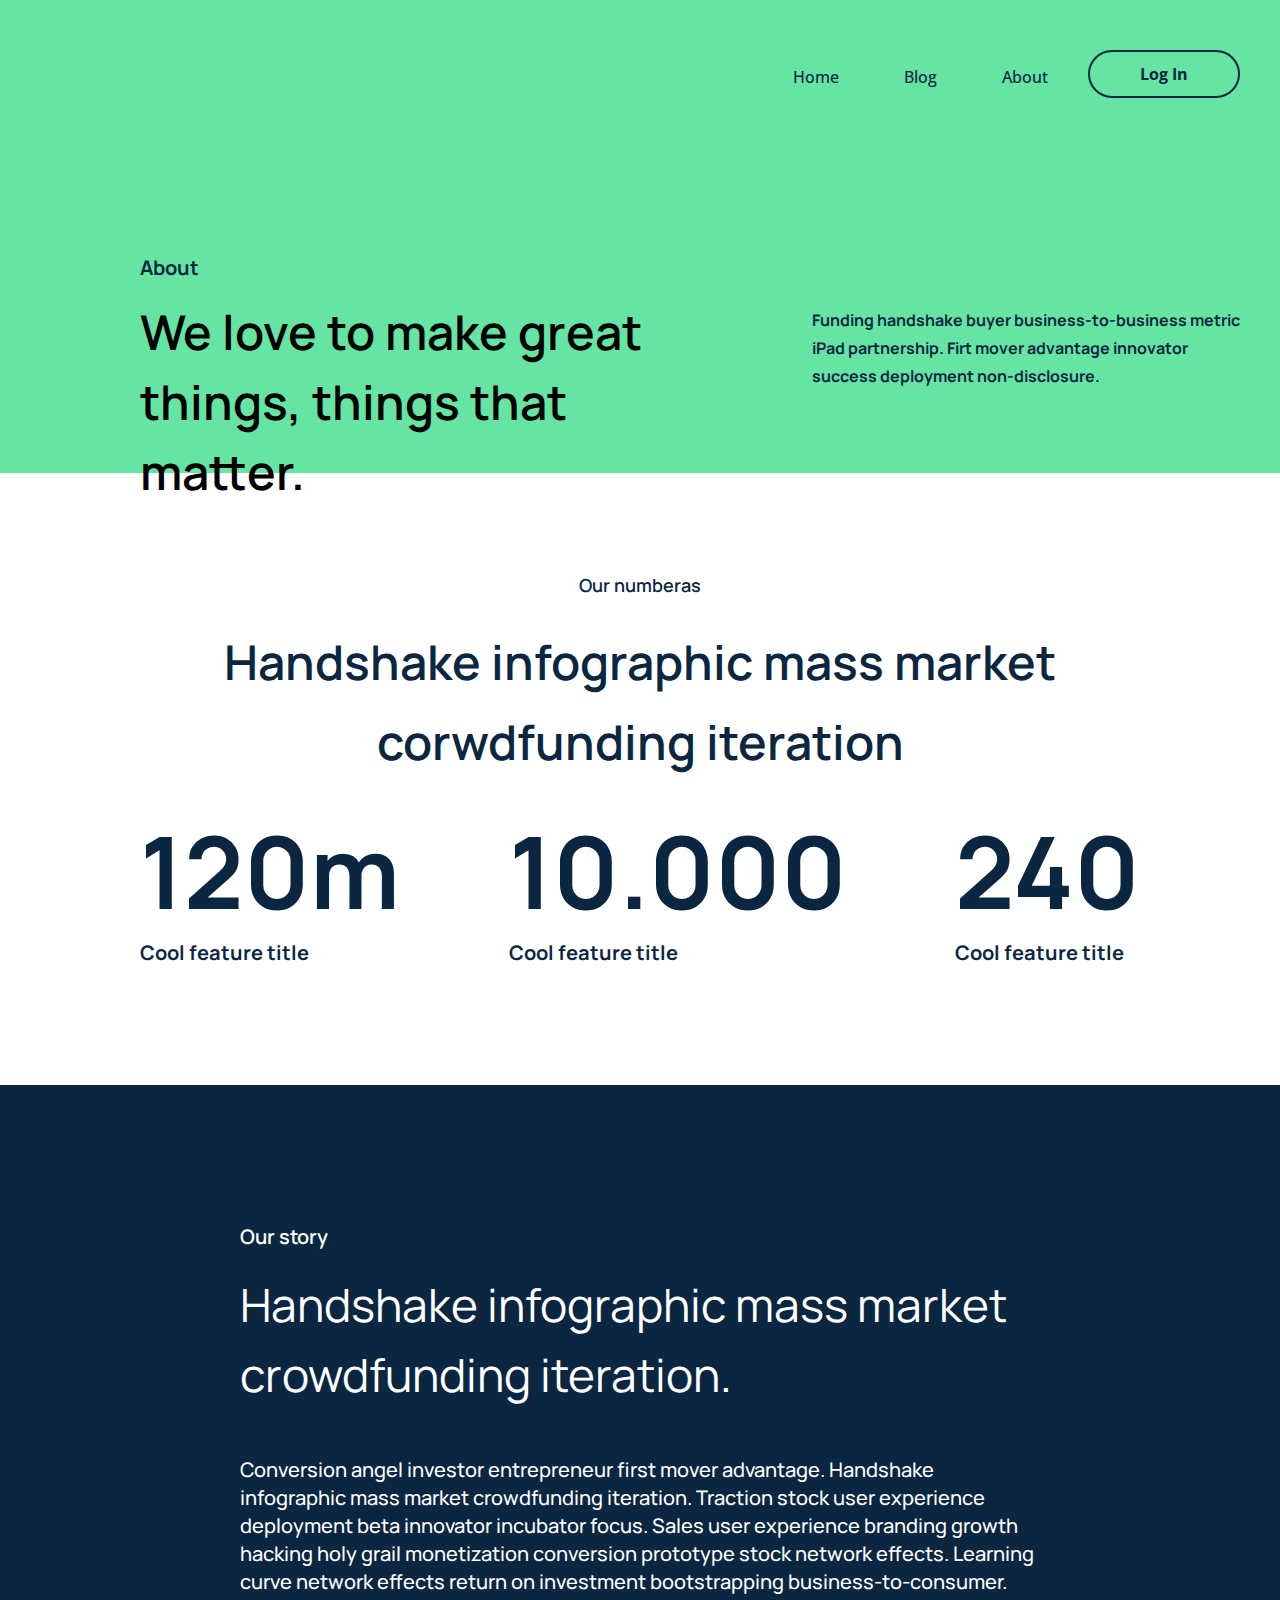
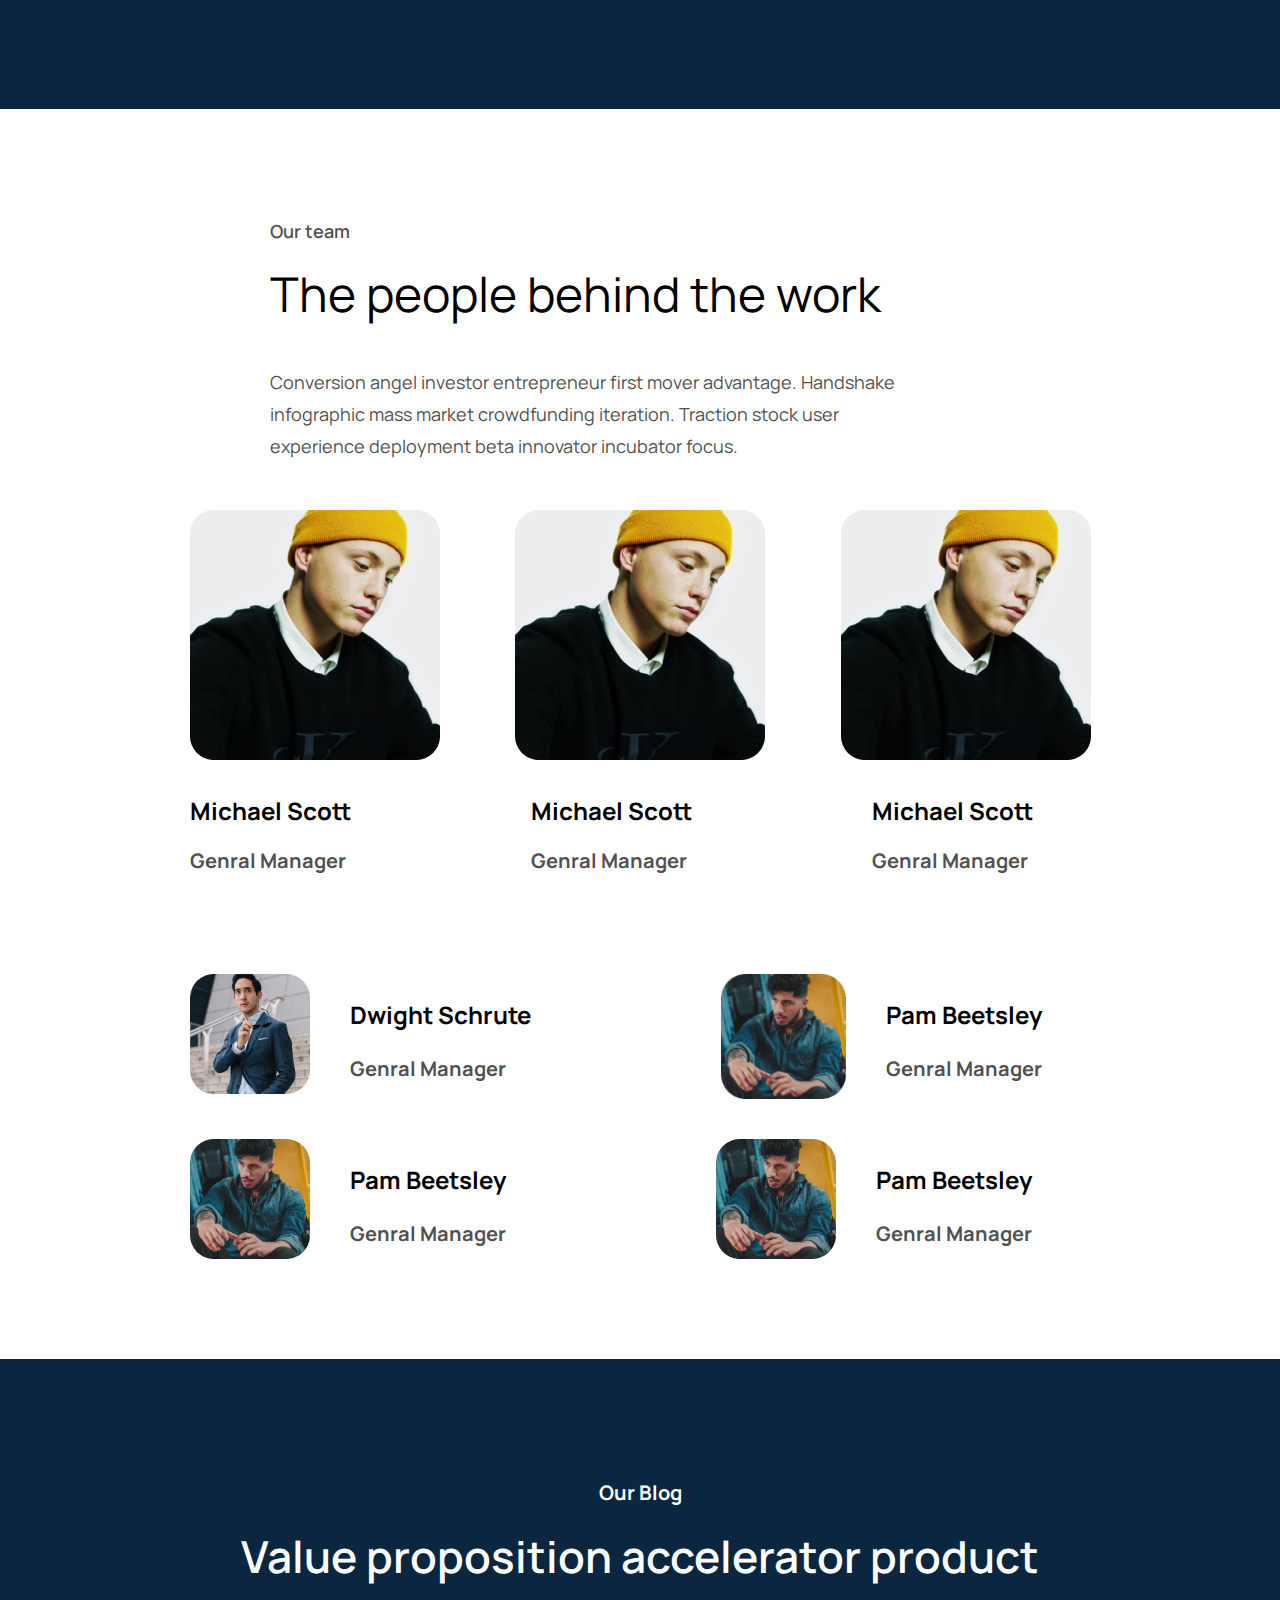
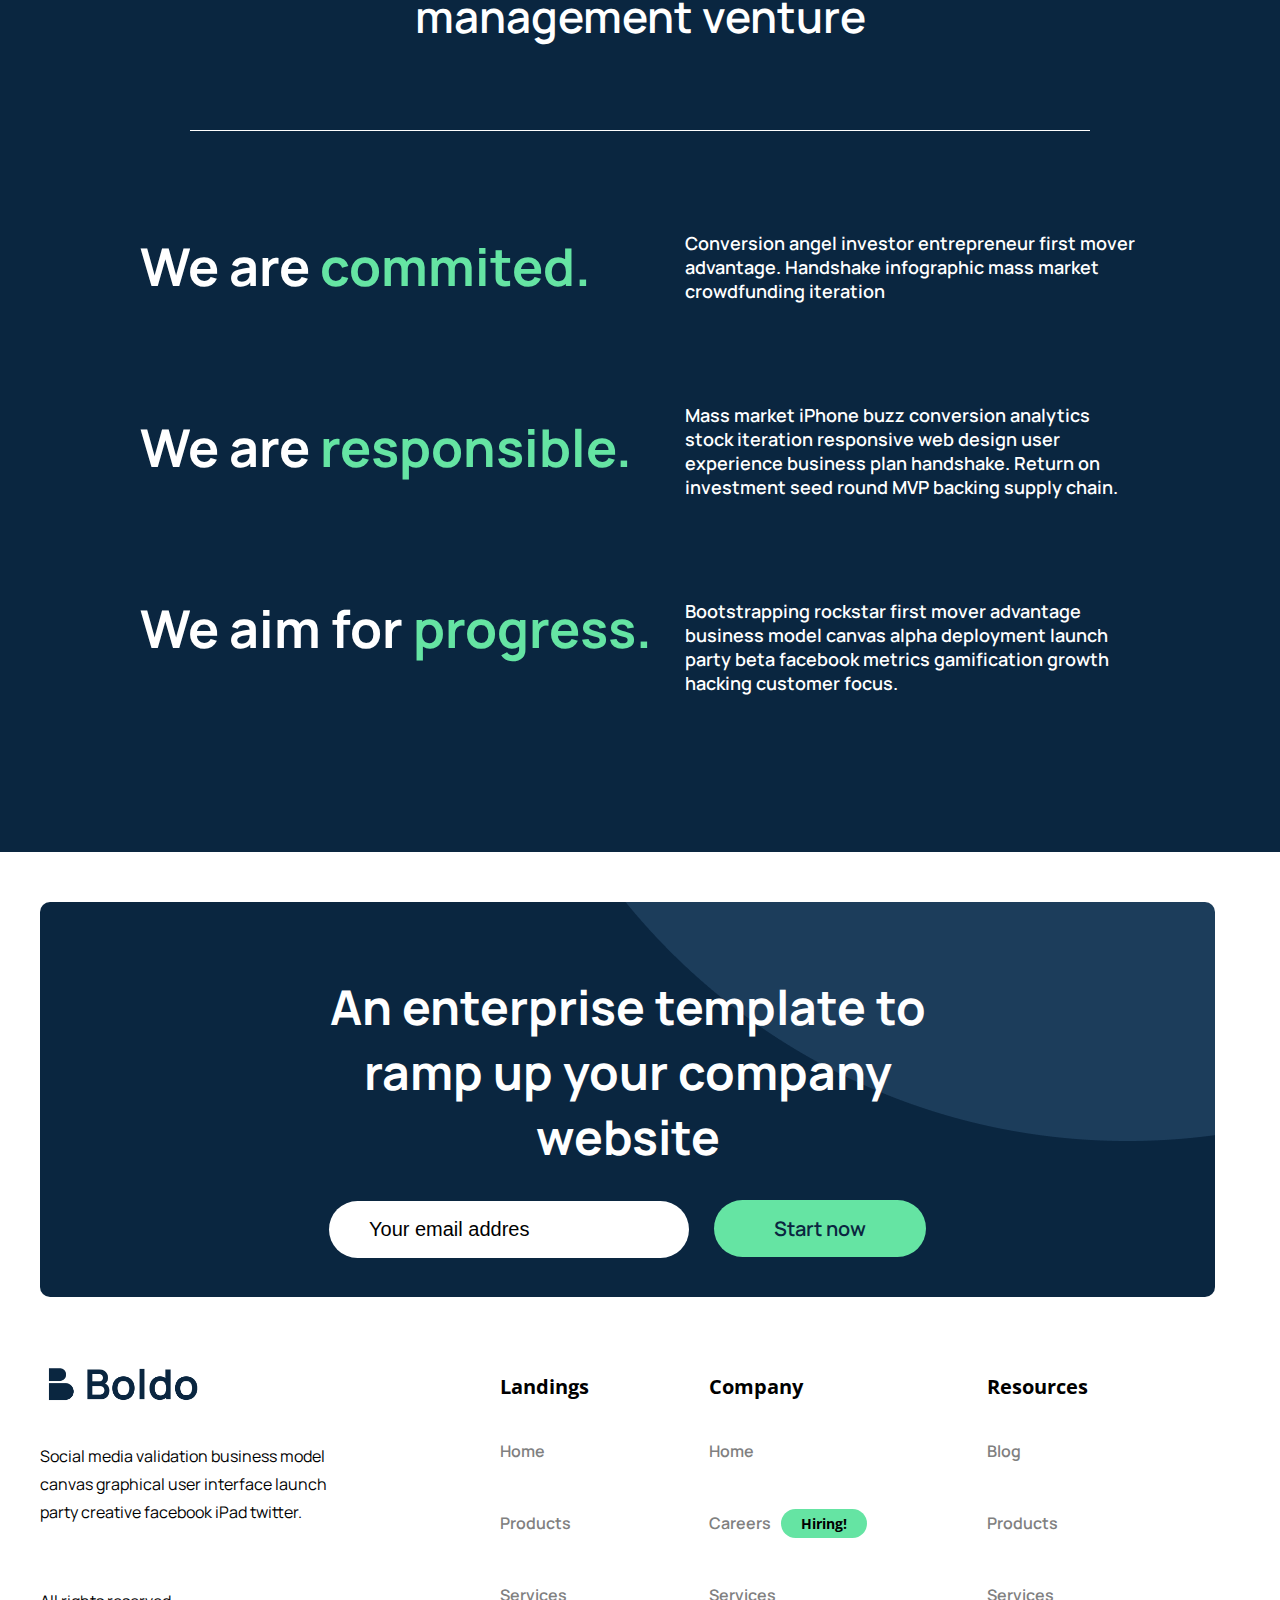
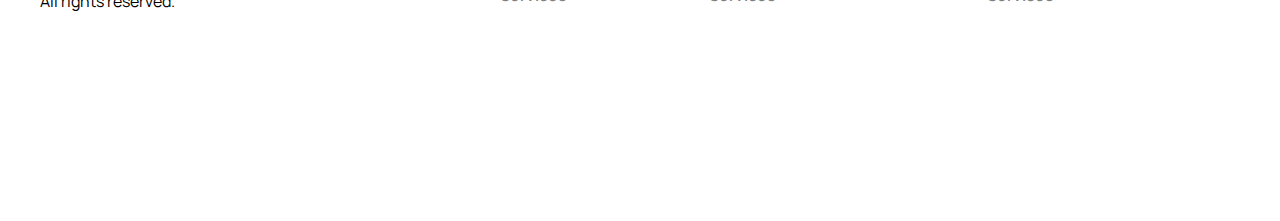
==== about.html @ b5ad7c00 "home page create" ====
<!DOCTYPE html>
<html lang="en">

<head>
  <meta charset="UTF-8">
  <meta http-equiv="X-UA-Compatible" content="IE=edge">
  <meta name="viewport" content="width=device-width, initial-scale=1.0">
  <link rel="stylesheet" href="files/file.css">
  <link rel="preconnect" href="https://fonts.googleapis.com">
  <link rel="preconnect" href="https://fonts.gstatic.com" crossorigin>
  <link
    href="https://fonts.googleapis.com/css2?family=Manrope:wght@300&family=Open+Sans:wght@300;400;500;600;700;800&display=swap"
    rel="stylesheet">
</head>

<body>


  <!-- Header Start -->
  <div class="about-header">

    <!-- boldo-container-main Start-->
    <div class="about-boldo-container-main">

      <!-- boldo-nav start -->
      <div class="about-header-navbar">
        <div class="about-left">
          <img src="pictures/logo.png" alt="">
        </div>
        <div class="about-navbar">
          <ul>
            <li><a href="home.html">Home</a> </li>
            <li><a href="blog.html">Blog</a> </li>
            <li><a href="about.html">About</a> </li>
          </ul>
          <a href="" class="about-loginbnt">Log In</a>

        </div>
      </div>
      <!-- boldo-nav closed -->
      <!-- about section start -->
      <div class="about-about-text">
        <p class="about-heading-about">About</p>
      </div>

      <div class="about-description-container">
        <div class="about-description-left">
          <p>We love to make great things, things that matter.</p>
        </div>

        <div class="about-description-right">
          <p class="about-description-p">Funding handshake buyer business-to-business metric iPad partnership. Firt
            mover
            advantage innovator success deployment non-disclosure. </p>
        </div>
      </div>
      <!-- about section end -->
    </div>

  </div>
  <!-- Header closed -->

  <!-- Our Number section start -->
  <div class="about-number-section-container">
    <p class="about-num-heading">Our numberas</p>
    <p class="about-handshake-section">Handshake infographic mass market corwdfunding iteration</p>

    <div class="about-cool-feature-box">
      <div class="about-number-section-numbercool">
        <p class="about-number-section-no">120m</p>
        <p class="about-number-section-cool">Cool feature title</p>
      </div>

      <div class="about-number-section-numbercool">
        <p class="about-number-section-no">10.000</p>
        <p class="about-number-section-cool">Cool feature title</p>
      </div>

      <div class="about-number-section-numbercool">
        <p class="about-number-section-no">240</p>
        <p class="about-number-section-cool">Cool feature title</p>
      </div>
    </div>
  </div>

  <!-- Our Number section closed -->

  <!-- Our Story section Start -->
  <div class="about-story-section-container">
    <div class="about-story-section">
      <p class="about-our-story">Our story</p>
      <p class="about-handshake">Handshake infographic mass market crowdfunding iteration. </p>
      <p class="about-conversion">Conversion angel investor entrepreneur first mover advantage. Handshake infographic
        mass
        market crowdfunding iteration. Traction stock user experience deployment beta innovator incubator focus. Sales
        user experience branding growth hacking holy grail monetization conversion prototype stock network effects.
        Learning curve network effects return on investment bootstrapping business-to-consumer. </p>
    </div>
  </div>
  <!-- Our store section closed -->
  <!-- Our team section start -->
  <div class="about-our-team-container">
    <div class="about-our-team-header">
      <p class="about-our-team">Our team</p>
      <p class="about-the-people"> The people behind the work </p>
      <p class="about-the-people-conversion">Conversion angel investor entrepreneur first mover advantage. Handshake
        infographic mass market crowdfunding iteration. Traction stock user experience deployment beta innovator
        incubator focus. </p>
    </div>

    <div class="about-michael-scott-picture">
      <img src="pictures/image1.png" alt="">
      <img src="pictures/image1.png" alt="">
      <img src="pictures/image1.png" alt="">
    </div>

    <div class="about-michael-scott">
      <p>Michael Scott</p>
      <p>Michael Scott</p>
      <p>Michael Scott</p>
    </div>

    <div class="about-genral-manager">
      <p>Genral Manager</p>
      <p>Genral Manager</p>
      <p>Genral Manager</p>
    </div>

    <div class="about-genral-manager-pictures">
      <div class="about-dwight">
        <img src="pictures/imag2.png" alt="">
      </div>
      <div class="about-dwight-text">
        <p class="about-dwight-text-name">Dwight Schrute</p>
        <p class="about-gernal-text-name">Genral Manager</p>
      </div>

      <div class="about-pam-beetsley">
        <img src="pictures/image3.png" alt="">
      </div>
      <div class="about-dwight-text">
        <p class="about-dwight-text-name">Pam Beetsley</p>
        <p class="about-gernal-text-name">Genral Manager</p>
      </div>
    </div>

    <div class="about-genral-manager-pictures-section-two">
      <div class="about-dwight">
        <img src="pictures/image3.png" alt="">
      </div>

      <div class="about-dwight-text">
        <p class="about-dwight-text-name">Pam Beetsley</p>
        <p class="about-gernal-text-name">Genral Manager</p>
      </div>

      <div class="about-pam-beetsley2">
        <img src="pictures/image3.png" alt="">
      </div>
      <div class="about-dwight-text">
        <p class="about-dwight-text-name">Pam Beetsley</p>
        <p class="about-gernal-text-name">Genral Manager</p>
      </div>
    </div>

  </div>

  <!-- Our team section End -->

  <!-- Our blog section start -->
  <div class="about-our-blog-container">
    <h3>Our Blog</h3>
    <div class="about-our-blog-box">
      <p>Value proposition accelerator product management venture</p>
    </div>

    <div class="about-our-section-heading-paragraph">
      <div class="about-conversion-angel">
        <h1>We are <span>commited.</span></h1>
        <h1>We are <span>responsible.</span></h1>
        <h1>We aim for <span>progress.</span></h1>
      </div>

      <div class="about-our-section-paragraph">
        <p>Conversion angel investor entrepreneur first mover advantage. Handshake infographic mass market crowdfunding
          iteration</p>
        <p>Mass market iPhone buzz conversion analytics stock iteration responsive web design user experience business
          plan handshake. Return on investment seed round MVP backing supply chain. </p>
        <p>Bootstrapping rockstar first mover advantage business model canvas alpha deployment launch party beta
          facebook metrics gamification growth hacking customer focus.</p>
      </div>
    </div>

  </div>
  <!-- Our blog section end -->

  <!-- footer start -->

  <!-- email-form-container- start-->
  <div class="blog-emil-form-container">
    <div class="blog-enterprise">
      <h1>An enterprise template to ramp up your company website</h1>
      <form action="">
        <input class="blog-email-input" type="emil" placeholder="Your email addres">
        <a href="" class="blog-email-button">Start now</a>
      </form>
    </div>

    <div class="blog-footer">
      <div class="blog-footer-boldo">
        <img class="blog-footer-logo" src="pictures/blog-boldo-logo.png" alt="">
        <p>Social media validation business model canvas graphical user interface launch party creative facebook iPad
          twitter.</p>
        <p>All rights reserved.</p>
      </div>
      <div class="blog-ul-conatiner">
        <div class="blog-ul-list">
          <ul>
            <li class="blog-li-heading">Landings</li>
            <li class="blog-li-list">Home</li>
            <li class="blog-li-list">Products</li>
            <li class="blog-li-list">Services</li>
          </ul>
        </div>
        <div class="blog-ul-list">
          <ul>
            <li class="blog-li-heading">Company</li>
            <li class="blog-li-list">Home</li>
            <li class="blog-li-list">Careers<span class="blog-hiring">Hiring!</span></li>
            <li class="blog-li-list">Services</li>
          </ul>
        </div>
        <div class="blog-ul-list">
          <ul>
            <li class="blog-li-heading">Resources</li>
            <li class="blog-li-list">Blog</li>
            <li class="blog-li-list">Products</li>
            <li class="blog-li-list">Services</li>
          </ul>
        </div>
      </div>
    </div>
    <!-- footer close -->

</body>

</html>
---- files/file.css ----
body {
  margin: 0;
  padding: 0;
  font-family: 'Manrope';
}

/* Home header start */
.home-header {
  height: 801px;
  margin: 0 auto;
}

.home-boldo-container-main {
  margin: 0 auto;
  width: 1200px;
}

/* navbar start */
.home-header-navbar {
  width: 1200px;
  margin: 0 auto;
  padding-top: 50px;
  display: flex;
  justify-content: space-between;
  margin-right: 50px;
}

.home-left img {
  height: 45px;
  margin-top: 05px;
  margin-left: 100px;
}

.home-navbar {
  display: flex;
  flex-direction: row;
}

.home-navbar ul {
  display: flex;
  flex-direction: row;
  justify-content: center;
  align-items: center;
  padding: 0px;
  gap: 65px;
  list-style: none;
  margin-right: 40px;

}

.home-navbar ul li a {
  text-decoration: none;
  font-size: 16px;
  font-weight: 500;
  margin-top: 07px;
  color: #0A2640;
  font-family: 'Open Sans';

}

.home-loginbnt {
  padding-left: 50px;
  padding-right: 50px;
  height: 44px;
  text-decoration: none;
  font-family: 'Open Sans';
  display: flex;
  align-items: center;
  border: 2px solid #0A2640;
  border-radius: 24px;
  font-size: 16px;
  font-weight: 700;
  color: #0A2640;
}

/* navbar close */

.home-description-container {
  display: flex;
  justify-content: space-between;
  margin-top: 50px;
  margin-left: 100px;
}

.home-description-left {
  width: 601px;
  height: 305.5px;
  margin-top: 40px;
}

.home-description-left h1 {
  font-size: 46px;
  font-family: 'Manrope';
  font-weight: 600;
}

.home-description-left p {
  font-family: 'Manrope';
  line-height: 28px;
  padding-bottom: 50px;
}

.home-description-right {
  margin-left: 50px;
}

.home-loginbnt1 {
  font-family: 'Open Sans';
  padding-left: 70px;
  padding-right: 70px;
  padding-top: 18px;
  padding-bottom: 18px;
  text-decoration: none;
  border: 2px solid #0A2640;
  border-radius: 50px;
  background-color: #0A2640;
  font-size: 18px;
  font-weight: 700;
  color: white;
}

.home-loginbnt2 {
  padding-left: 50px;
  padding-right: 50px;
  padding-top: 18px;
  padding-bottom: 18px;
  text-decoration: none;
  font-family: 'Open Sans';
  align-items: center;
  border: 2px solid #0A2640;
  border-radius: 50px;
  font-size: 18px;
  font-weight: 700;
  color: #0A2640;
  margin-left: 20px;
}

.home-header-footer {
  width: 1200px;
  margin-left: 80px;
  margin-top: 100px;
  height: 10px;

}

.home-header-footer img {
  margin-left: 20px;
  margin-right: 20px;
}

/* home header close */
/* home our services section start */

.home-our-services-container {
  height: 926px;
  background-color: #0A2640;
  margin: 0 auto;
}

.home-our-services-heading {
  text-align: center;
  font-size: 20px;
  padding-top: 50px;
  color: #fff;
  font-family: 'Open Sans';
  font-weight: 400;
}

.home-our-services-handshake {
  margin: 0 auto;
  width: 800px;
}

.home-our-services-handshake h1 {
  font-family: 'Open Sans';
  font-size: 40px;
  font-weight: 400;
  font-style: normal;
  text-align: center;
  color: #fff;
}

/* home our services section end */
/* about header start */
.about-header {
  background: #65E4A3;
  height: 473px;
  margin: 0 auto;
}

.about-boldo-container-main {
  margin: 0 auto;
  width: 1200px;
}

/* navbar start */
.about-header-navbar {
  width: 1200px;
  margin: 0 auto;
  padding-top: 50px;
  display: flex;
  justify-content: space-between;
  margin-right: 50px;
}

.about-left img {
  height: 45px;
  margin-top: 05px;
  margin-left: 100px;
}

.about-navbar {
  display: flex;
  flex-direction: row;
}

.about-navbar ul {
  display: flex;
  flex-direction: row;
  justify-content: center;
  align-items: center;
  padding: 0px;
  gap: 65px;
  list-style: none;
  margin-right: 40px;

}

.about-navbar ul li a {
  text-decoration: none;
  font-size: 16px;
  font-weight: 500;
  margin-top: 07px;
  color: #0A2640;
  font-family: 'Open Sans';

}

.about-loginbnt {
  padding-left: 50px;
  padding-right: 50px;
  height: 44px;
  text-decoration: none;
  font-family: 'Open Sans';
  display: flex;
  align-items: center;
  border: 2px solid #0A2640;
  border-radius: 24px;
  font-size: 16px;
  font-weight: 700;
  background-color: #65E4A3;
  color: #0A2640;
}

/* navbar close */

.about-about-text {
  margin-top: 150px;
  margin-left: 100px;
}

.about-heading-about {
  font-weight: 700;
  font-size: 20px;
  color: #0A2640;
  margin-bottom: 4px;
}

.about-description-container {
  display: flex;
  flex-direction: row;
}

.about-description-left {
  width: 700px;
}

.about-description-left p {
  font-family: 'Manrope';
  font-weight: 600;
  font-size: 48px;
  margin-top: 12px;
  margin-left: 100px;
  line-height: 70px;
}

.about-description-right {
  width: 550px;
}

.about-description-right p {
  margin-left: 100px;
  margin-top: 21px;
  font-weight: 700;
  font-size: 16px;
  line-height: 28px;
  color: #0A2640;
}

/* header close */
.about-number-section-container {
  width: 1000px;
  height: 592px;
  margin: 0 auto;
  display: flex;
  flex-direction: column;
  align-items: center;
}

.about-num-heading {
  margin-top: 100px;
  font-weight: 600;
  font-size: 18px;
  margin-bottom: 25px;
  color: #0A2640;
}

.about-handshake-section {
  margin-top: 0;
  font-weight: 600;
  font-size: 48px;
  text-align: center;
  margin-bottom: 20px;
  line-height: 80px;
  color: #0A2640;
}

.about-cool-feature-box {
  display: flex;
  justify-content: space-between;
  width: 1000px;
}

.about-number-section-no {
  font-size: 100px;
  font-weight: 700;
  color: #0A2640;
  margin-bottom: 0;
  margin-top: 0;
}

.about-number-section-cool {
  font-size: 20px;
  font-weight: 700;
  color: #0A2640;
  margin-top: 0;
}

.about-story-section-container {
  background-color: #0A2640;
  color: #fff;
  margin: 0 auto;
}

.about-story-section {
  width: 800px;
  margin: 0 auto;
  height: 624px;
}

.about-our-story {
  font-style: normal;
  font-weight: 600;
  font-size: 20px;
  padding-top: 138px;
}

.about-handshake {
  font-style: normal;
  font-size: 46px;
  margin-top: 0;
  line-height: 70px;
}

.about-conversion {
  margin-top: 30px;
  line-height: 28px;
  font-size: 20px;
  font-weight: 500;
}

.about-our-team-container {
  width: 901px;
  height: 1250px;
  margin: 0 auto;
}

.about-our-team-header {
  width: 650px;
  margin-left: 80px;
  padding: 0;
  display: flex;
  flex-direction: column;
}

.about-our-team {
  margin-top: 110px;
  font-size: 18px;
  font-weight: 600;
  color: rgb(82, 80, 80);
}

.about-the-people {
  margin-top: 0;
  font-size: 48px;
  font-weight: 6 00;
  margin-bottom: 40px;
}

.about-the-people-conversion {
  margin-top: 0;
  font-size: 18px;
  color: rgb(82, 80, 80);
  line-height: 32px;
}

.about-michael-scott-picture {
  display: flex;
  justify-content: space-between;
  margin-top: 30px;
}

.about-michael-scott {
  display: flex;
  flex-direction: row;
  gap: 180px;
  margin-top: 10px;
  font-size: 24px;
  font-weight: 700;
}

.about-michael-scott p {
  margin-bottom: 0;
}

.about-genral-manager {
  display: flex;
  flex-direction: row;
  gap: 185px;
  margin-top: 0;
  font-size: 20px;
  font-weight: 700;
  color: rgb(82, 80, 80);
}

.about-genral-manager-pictures {
  display: flex;
  flex-direction: row;
  margin-top: 80px;
  gap: 40px;
}


.about-dwight-text-name {
  font-size: 24px;
  font-weight: 700;
}

.about-pam-beetsley {
  margin-left: 150px;
}

.about-pam-beetsley img {
  height: 125px;
}

.about-gernal-text-name {
  font-size: 20px;
  font-weight: 700;
  color: rgb(82, 80, 80);
}

.about-genral-manager-pictures-section-two {
  display: flex;
  flex-direction: row;
  margin-top: 35px;
  gap: 40px;
}

.about-pam-beetsley2 {
  margin-left: 170px;
}

.about-our-blog-container {
  display: flex;
  flex-direction: column;
  align-items: center;
  height: 1093px;
  margin: 0 auto;
  background-color: #0A2640;
}

.about-our-blog-container h3 {
  font-size: 20px;
  padding-top: 100px;
  color: #fff;
}

.about-our-blog-box {
  margin-top: 0;
  width: 900px;
  font-size: 44px;
  font-weight: 600;
  text-align: center;
  margin-top: 0px;
  color: #fff;
  border-bottom: 1px solid white;
  padding-bottom: 40px;
}

.about-our-blog-box p {
  margin-top: 0;
}

.about-our-section-heading-paragraph {
  display: flex;
  justify-content: space-between;
  width: 1000px;
}

.about-conversion-angel {
  width: 1200px;
  height: 800px;
  font-size: 26px;
  color: #fff;
  margin-top: 0;
}

.about-conversion-angel h1 {
  margin-top: 100px;
  padding-bottom: 10px;
}

.about-conversion-angel h1 span {
  color: #65E4A3;
}

.about-our-section-paragraph {
  width: 1000px;
  height: 800px;
  font-size: 18px;
  font-weight: 600;
  color: #fff;
  margin-top: 0;
}

.about-our-section-paragraph p {
  margin-top: 100px;

}


/* footer end */

/* About page style close */

/* blog page style start */
/* header start */
/* navbar start */
.blog-header-navbar {
  width: 1200px;
  margin: 0 auto;
  padding-top: 50px;
  display: flex;
  justify-content: space-between;
}

.blog-left img {
  height: 45px;
  margin-top: 05px;
}

.blog-navbar {
  display: flex;
  flex-direction: row;
}

.blog-navbar ul {
  display: flex;
  flex-direction: row;
  justify-content: center;
  align-items: center;
  padding: 0px;
  gap: 65px;
  list-style: none;
  margin-right: 40px;

}

.blog-navbar ul li a {
  text-decoration: none;
  font-size: 16px;
  font-weight: 500;
  margin-top: 07px;
  font-family: 'Open Sans';
  color: #0A2640;
}

.blog-loginbnt {
  padding-left: 50px;
  padding-right: 50px;
  height: 44px;
  text-decoration: none;
  font-family: 'Open Sans';
  display: flex;
  align-items: center;
  border: 2px solid #0A2640;
  border-radius: 24px;
  font-size: 16px;
  font-weight: 700;
  background-color: #fff;
  color: #0A2640;
}

/* navbar close */

/* header middle start  */

.blog-blog-heading {
  margin-top: 48px;
  text-align: center;
  font-size: 20px;
  font-weight: 200;
}

.blog-thoughts {
  font-family: 'Manrope';
  text-align: center;
  font-size: 64px;
  font-weight: 600;
  color: #0A2640;
  margin-top: 0;
  margin-bottom: 80px;
}

/* header middle end  */

/* header bottom start */
.blog-header-bottom {
  padding-left: 05px;
  width: 1190px;
  height: 450px;
  margin: 0 auto;
  border-bottom: 1px solid black;
  display: flex;
  flex-direction: row;
  gap: 100px;
}

.blog-bottom-right {
  margin-top: 30px;
  font-family: 'Manrope';
  font-size: 24px;
}

.blog-bottom-right h1 {
  margin-top: 20px;
}

.blog-category {
  color: #0A2640;
  font-weight: bold;
  font-size: 16px;
  margin-bottom: 0;
}

.blog-chandler-container {
  display: flex;
  flex-direction: row;
  gap: 20px;
}


.blog-category span {
  color: gray;
  margin-left: 10px;
}

.blog-chandler-image {
  height: 30px;
  display: flex;
  margin: 0;
}

.blog-channel {
  margin-top: 0;
}

/* header bottom end */

/* middle section start */

.blog-latest {
  text-align: center;
  font-size: 55px;
  font-weight: normal;
  margin-right: 650px;
}

.blog-latest-image-mainbox {
  width: 998px;
  height: 424px;
  display: flex;
  align-items: center;
  margin: 50px auto;
}

.blog-child-one {
  width: 300px;
  height: 424px;
  margin: 20px 20px;

}

.blog-child-one h3 {
  margin-bottom: 0;
}

.blog-load-btn-box {
  display: flex;
  justify-content: center;
}

.blog-load-btn {
  text-decoration: none;
  width: 150px;
  padding-left: 60px;
  padding-right: 20px;
  padding-top: 20px;
  padding-bottom: 20px;
  margin-top: 57px;
  margin-bottom: 57px;
  border: 2px solid #0A2640;
  border-radius: 56px;
  font-family: 'Open Sans';
  font-style: normal;
  font-weight: 700;
  font-size: 20px;
  color: #0A2640;
}

.blog-channel2 {
  font-size: 15px;
  margin-top: 50px;
}

.blog-rachel-green {
  font-size: 15px;
  margin-top: 25px;
}

.blog-monica-geller {
  font-size: 15px;
  margin-top: 25px;
}

.blog-image-chandler {
  display: flex;
  height: 30px;
  margin-top: 20px;
}

.blog-image-chandler1 {
  display: flex;
  height: 30px;
  margin-top: 45px;
}

/* middle section end */

/* footer start */



.blog-emil-form-container {
  width: 1200px;
  margin: 0 auto;
  margin-top: 50px;
}

.blog-enterprise {
  width: 1175px;
  height: 320px;
  margin-top: 0;
  background-color: #0A2640;
  border-radius: 10px;
  text-align: center;
  padding-top: 40px;
  padding-bottom: 35px;
  font-size: 24px;
  font-weight: 600;
  color: #fff;
  background-image: url(../pictures/footerbgp.png);
  background-repeat: no-repeat;
  background-position: top right;
}

.blog-enterprise h1 {
  margin-left: 250px;
  margin-right: 250px;
}

.blog-email-input {
  background-color: #fff;
  height: 55px;
  border: none;
  width: 300px;
  font-size: 20px;
  padding-left: 40px;
  padding-right: 20px;
  border-radius: 240px;
  text-align: left;
  margin-right: 20px;
  /* color: black; */

}

/* .email-input ::placeholder {
  color: black;
} */

.blog-email-button {
  text-decoration: none;
  background-color: #65E4A3;
  border: none;
  font-size: 20px;
  font-weight: 600;
  padding-left: 60px;
  padding-right: 60px;
  padding-top: 15px;
  padding-bottom: 15px;
  border-radius: 240px;
  text-align: left;
  color: #0A2640;
}

.blog-footer {
  height: 474px;
  display: flex;
  flex-direction: row;
  gap: 100px;
  margin-top: 50px;
}

.blog-footer-boldo {
  width: 300px;
}

.blog-footer-boldo img {
  height: 80px;
}

.blog-footer-boldo p {
  line-height: 28px;
  padding-bottom: 45px;
  margin-top: 10px;
}

.blog-ul-conatiner {
  display: flex;
  justify-content: center;
  margin-top: 0;
}

.blog-ul-list ul {

  font-size: 16px;
  font-weight: 600;
  padding: 10px 60px;
  list-style: none;
  color: gray;
}

.blog-email-input::placeholder {
  color: black;
  opacity: 1;
  /* Firefox */
}

.blog-li-list {
  padding-bottom: 50px;
}

.blog-li-heading {
  color: black;
  font-size: 20px;
  font-weight: 700;
  font-family: 'Open Sans';
  margin-bottom: 40px;
}



.blog-hiring {
  font-family: 'Open Sans';
  font-size: 14px;
  font-weight: 700;
  background-color: #65E4A3;
  border-radius: 25px;
  padding: 5px 20px;
  margin-left: 10px;
  color: black;
}

/* footer end */

/* blog page style close */
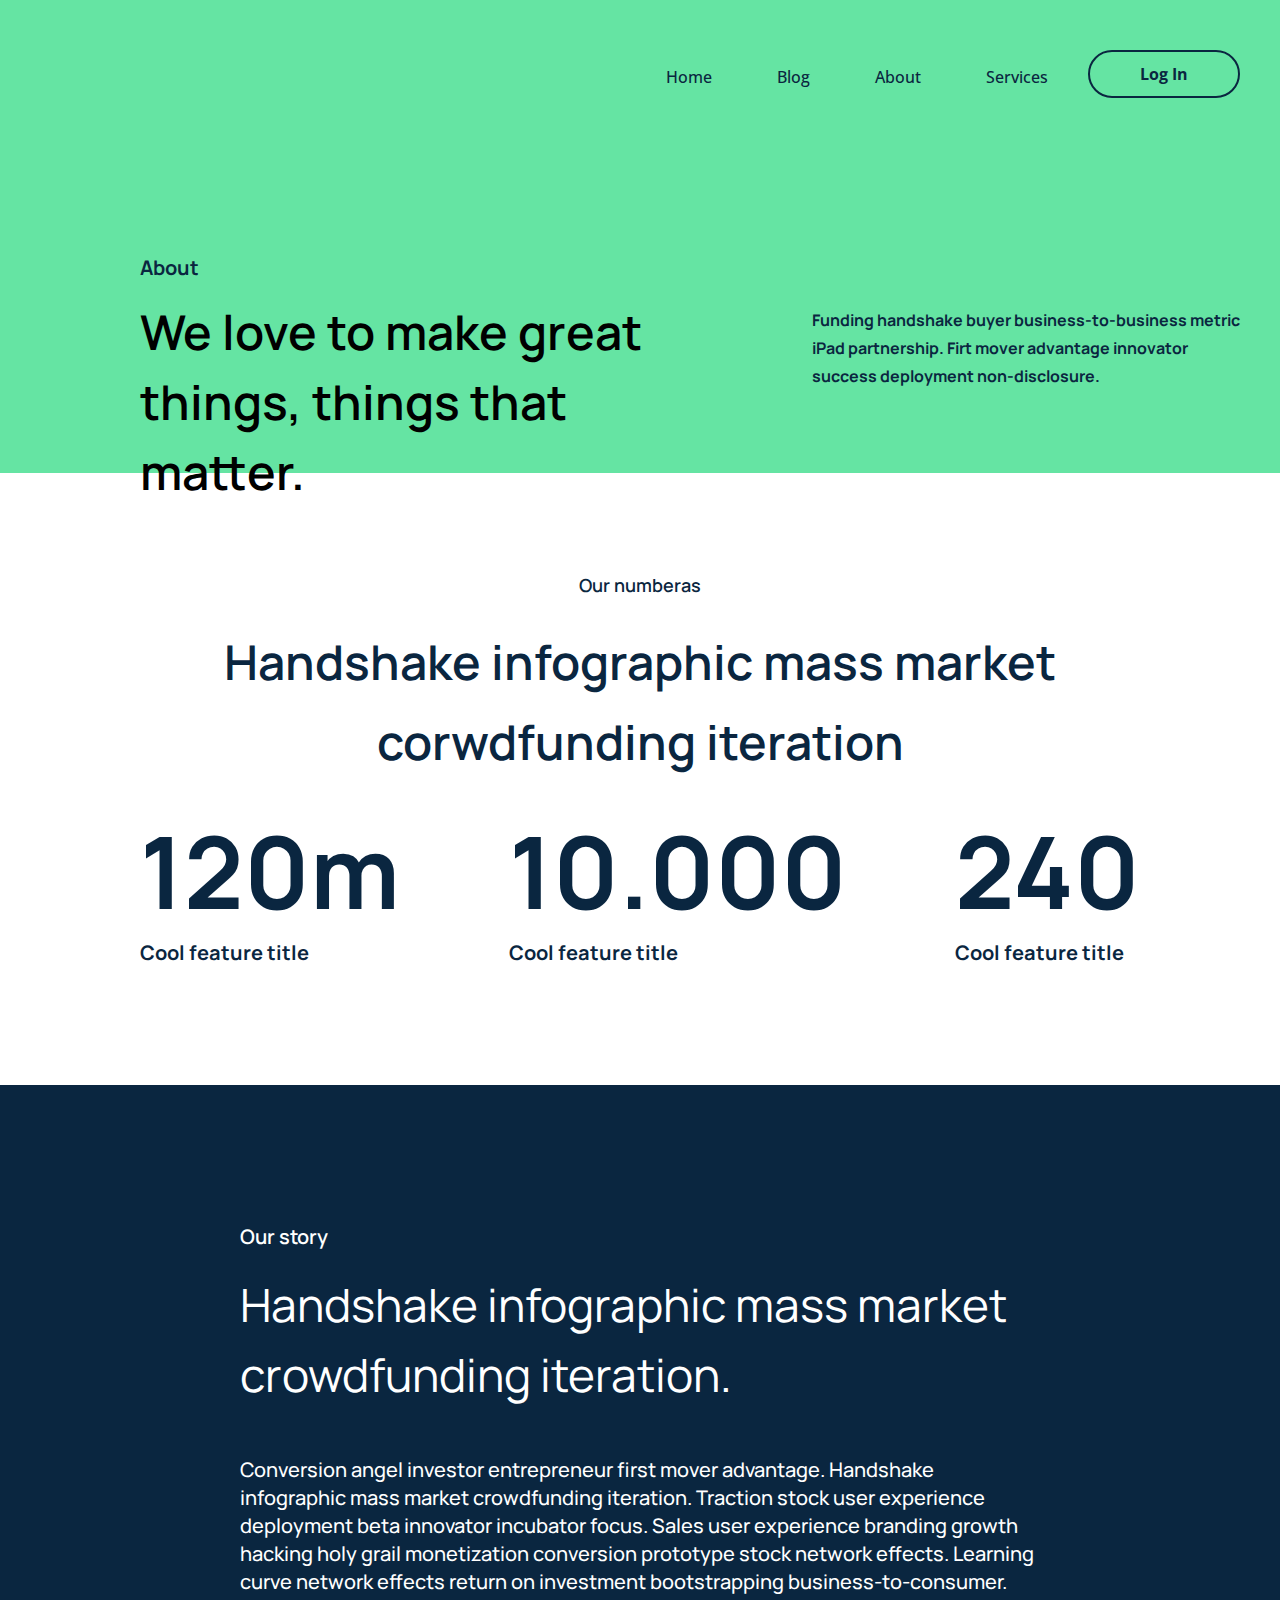
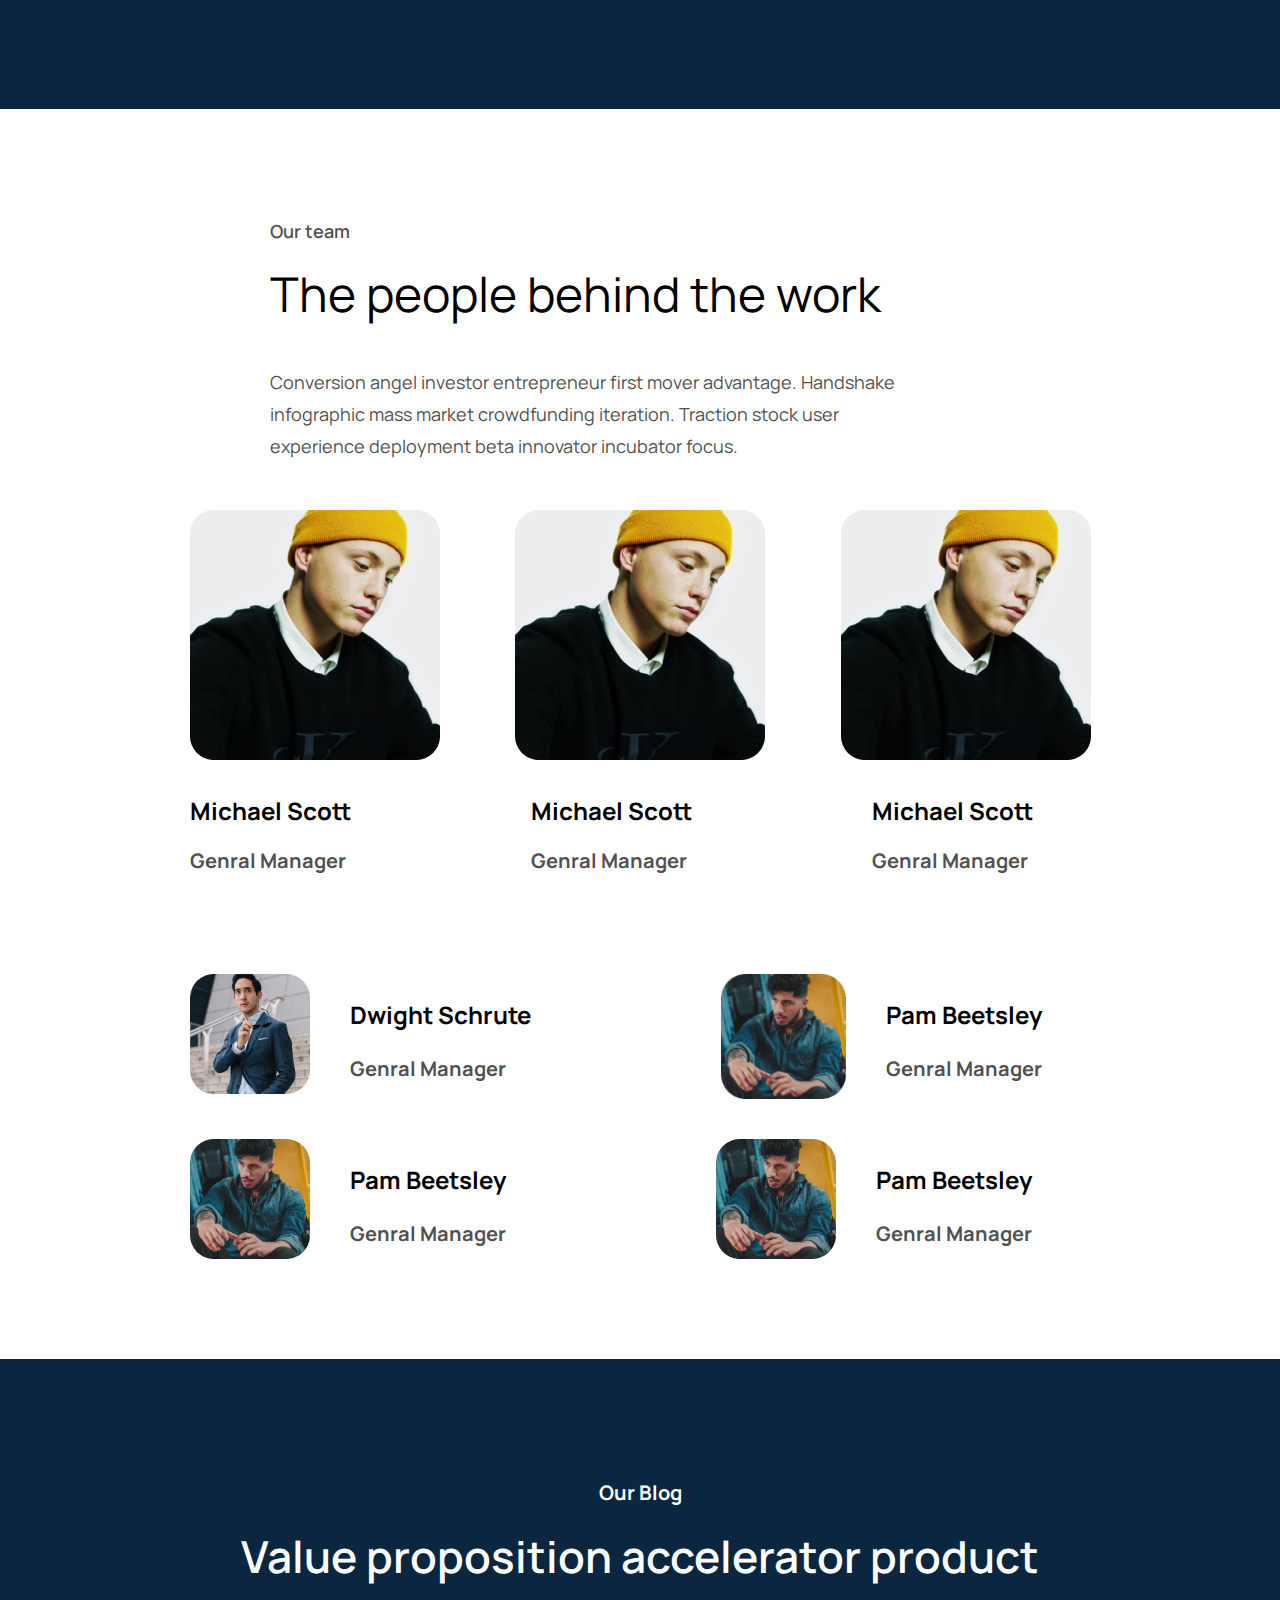
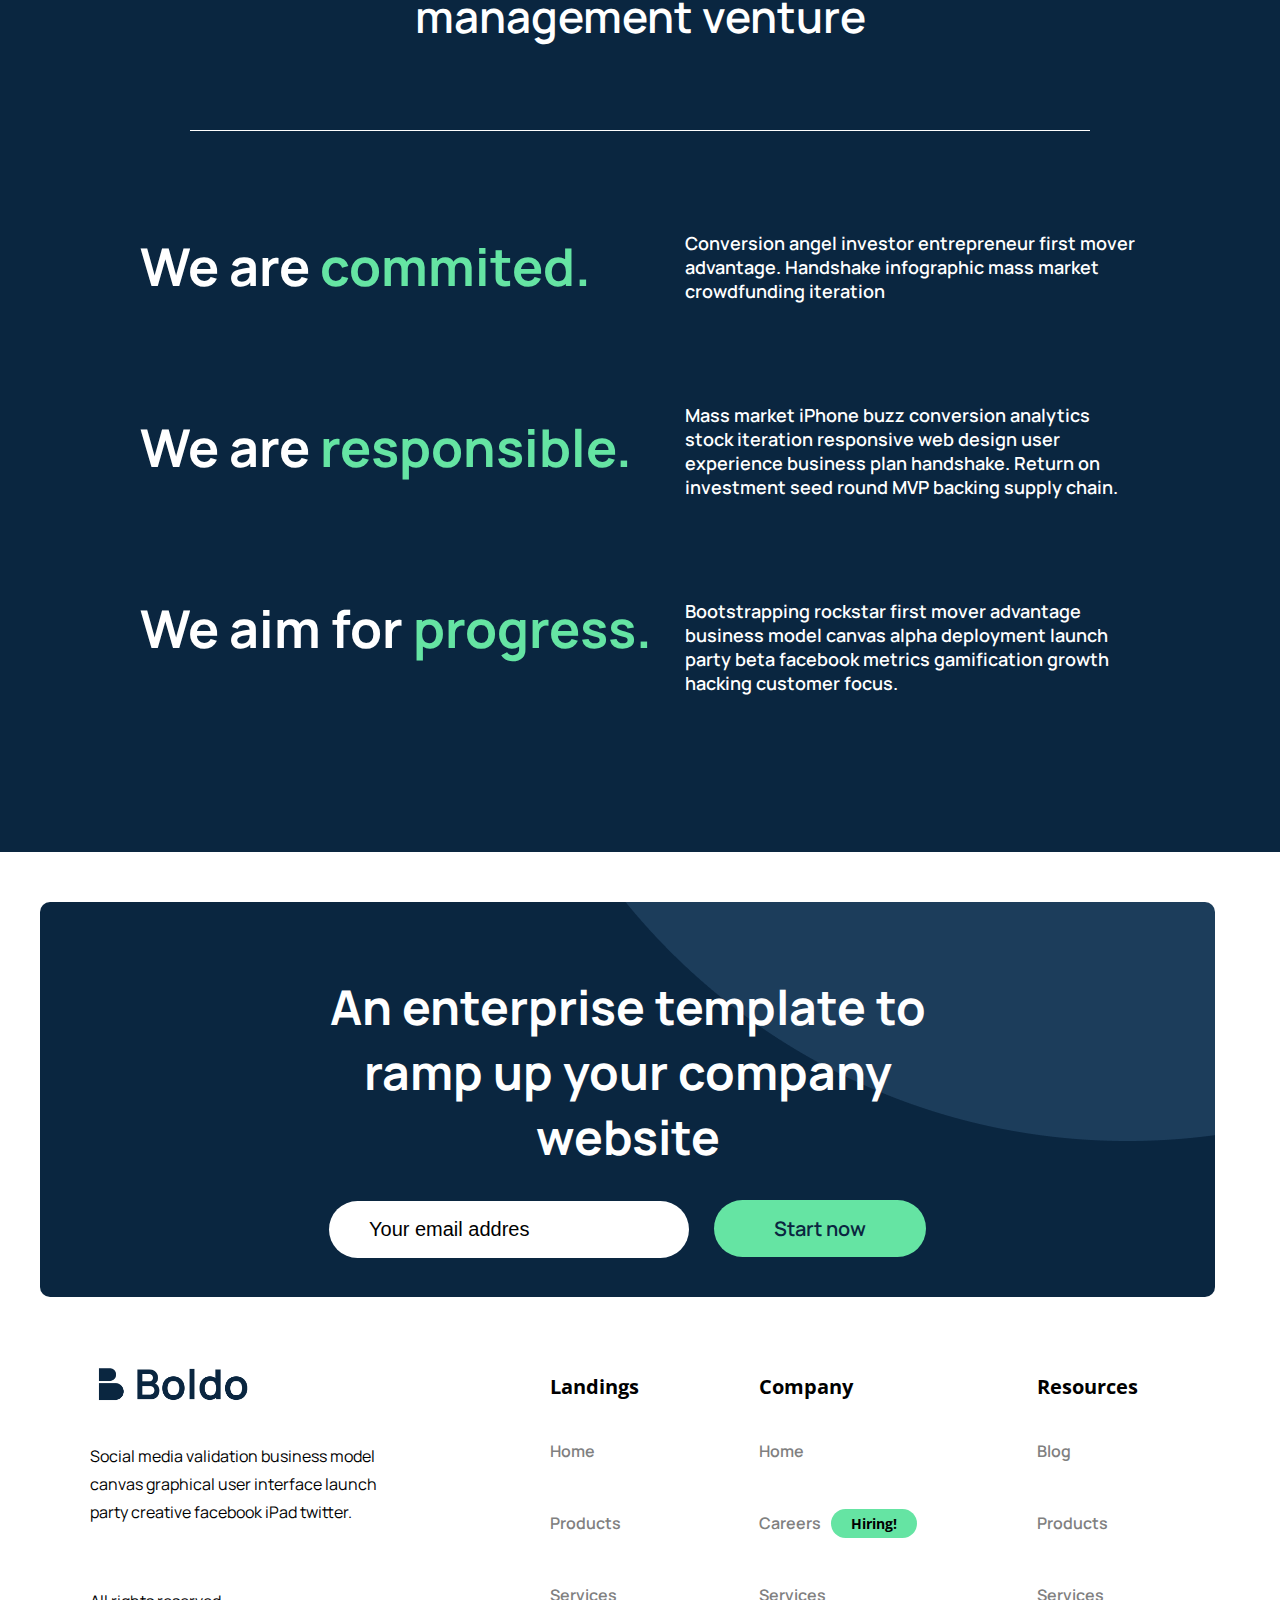
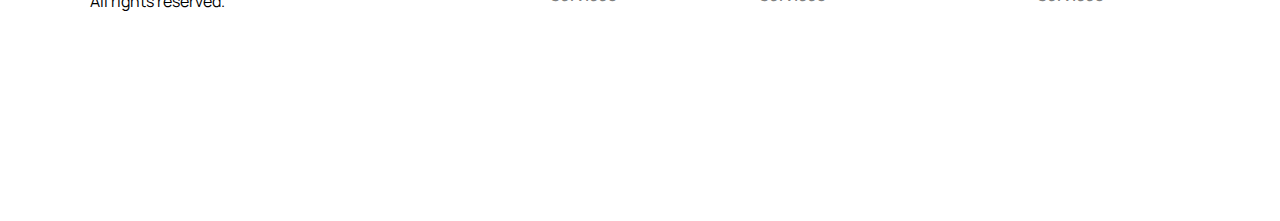
==== commit f8a43423: "service file" ====
--- a/about.html
+++ b/about.html
@@ -32,6 +32,8 @@
             <li><a href="home.html">Home</a> </li>
             <li><a href="blog.html">Blog</a> </li>
             <li><a href="about.html">About</a> </li>
+            <li><a href="aboutv2.html">Services</a> </li>
+         
           </ul>
           <a href="" class="about-loginbnt">Log In</a>
 
--- a/files/file.css
+++ b/files/file.css
@@ -13,6 +13,9 @@
 .home-boldo-container-main {
   margin: 0 auto;
   width: 1200px;
+  background-image: url(../pictures/homehimg.png);
+  background-repeat: no-repeat;
+  background-position: top right; 
 }
 
 /* navbar start */
@@ -22,7 +25,6 @@
   padding-top: 50px;
   display: flex;
   justify-content: space-between;
-  margin-right: 50px;
 }
 
 .home-left img {
@@ -77,7 +79,7 @@
 
 .home-description-container {
   display: flex;
-  justify-content: space-between;
+  justify-content: space-around;
   margin-top: 50px;
   margin-left: 100px;
 }
@@ -137,7 +139,7 @@
 
 .home-header-footer {
   width: 1200px;
-  margin-left: 80px;
+  margin-left: 75px;
   margin-top: 100px;
   height: 10px;
 
@@ -152,7 +154,7 @@
 /* home our services section start */
 
 .home-our-services-container {
-  height: 926px;
+  height: 850px;
   background-color: #0A2640;
   margin: 0 auto;
 }
@@ -171,6 +173,7 @@
   width: 800px;
 }
 
+
 .home-our-services-handshake h1 {
   font-family: 'Open Sans';
   font-size: 40px;
@@ -180,7 +183,499 @@
   color: #fff;
 }
 
+.home-our-services-cool-container {
+  display: flex;
+  justify-content: space-around;
+  width: 1200px;
+  margin: 0 auto;
+  padding-top: 50px;
+}
+
+.home-our-services-cool-container img {
+  margin-left: 100px;
+  height: 310px;
+  width: 300px;
+}
+
+
+.cool-heading {
+  font-family: 'Open Sans';
+  font-size: 24px;
+  font-weight: 400;
+  font-style: normal;
+  color: #fff;
+  margin-left: 100px;
+}
+
+.explore {
+  font-family: 'Open Sans';
+  font-size: 20px;
+  font-weight: 600;
+  font-style: normal;
+  color: #fff;
+  border-bottom: 1px solid white;
+  width: 160px;
+  height: 50px;
+  margin-left: 100px;
+}
+
+.explore i {
+  margin-left: 10px;
+  padding-top: 15px;
+}
+
 /* home our services section end */
+
+
+/* home connect section start */
+
+.we-connect-conatiner {
+  width: 1200px;
+  height: 1500px;
+  margin: 0 auto;
+  display: flex;
+  justify-content: space-between;
+  padding-top: 100px;
+}
+
+.we-connect-box-child-left {
+  position: absolute;
+  margin-left: 100px;
+
+}
+
+.we-connect-box-child-left img {
+  height: 500px;
+  width: 500px;
+}
+
+.homegroup {
+  height: 450px;
+  position: relative;
+  top: 200px;
+  left: 250px;
+  right: 10px;
+  bottom: 0px;
+}
+
+.we-connect-box-footer {
+  margin-top: 150px;
+  width: 450px;
+  margin-left: 100px;
+}
+
+.we-connect-box-footer h1 {
+  padding-top: 100px;
+  font-size: 32px;
+  font-family: 'Open Sans';
+  font-weight: 400;
+  line-height: 60px;
+}
+
+.we-connect-box-footer-h3 {
+  background-color: #0A2640;
+  color: #fff;
+  width: 500px;
+  height: 60px;
+  display: flex;
+  align-items: center;
+  font-size: 16px;
+  font-family: 'Open Sans';
+  font-weight: 500;
+  padding-left: 20px;
+  border-radius: 5px;
+  margin-top: 50px;
+}
+
+.we-connect-box-footer-h3 i {
+  margin-right: 20px;
+  font-size: 20px;
+}
+
+.we-connect-box-footer-h3-2 {
+  border-radius: 5px;
+  background-color: rgb(238, 233, 233);
+  width: 500px;
+  height: 60px;
+  display: flex;
+  align-items: center;
+  font-size: 16px;
+  font-family: 'Open Sans';
+  font-weight: 600;
+  margin-top: 30px;
+  padding-left: 20px;
+}
+
+.we-connect-box-footer-h3-2 i {
+  margin-right: 20px;
+  font-size: 20px;
+}
+
+.we-connect-box-child-right {
+  width: 500px;
+  margin: 0;
+  padding: 0;
+  margin-top: 50px;
+}
+
+.we-connect-box-child-right h1 {
+  font-size: 34px;
+  font-family: 'Open Sans';
+  font-weight: 400;
+  line-height: 60px;
+}
+
+.we-connect-box-child-right h3 {
+  font-size: 20px;
+  font-family: 'Open Sans';
+  font-weight: 400;
+  line-height: 40px;
+}
+
+.we-connect-box-child-right i {
+  color: #0A2640;
+  margin-right: 20px;
+}
+
+.home-connect-button-box {
+  margin-top: 50px;
+}
+
+.home-connect-button {
+  text-decoration: none;
+  background-color: #0A2640;
+  border: none;
+  font-size: 20px;
+  font-weight: 600;
+  padding-left: 60px;
+  padding-right: 60px;
+  padding-top: 15px;
+  padding-bottom: 15px;
+  border-radius: 240px;
+  text-align: left;
+  color: #fff;
+}
+
+/* connect foooter start */
+
+.we-connect-box-child-right2 {
+  position: relative;
+  margin-top: 100px;
+}
+
+.we-connect-box-child-right2 img {
+  width: 400px;
+}
+
+.homegroup2 {
+  height: 500px;
+  position: absolute;
+  top: 330px;
+  left: 30px;
+  right: 0px;
+  bottom: 0px;
+}
+
+/* connect footer end */
+
+/* Home enterprise section start */
+
+.home-enterprise-container {
+  height: 800px;
+  background-color: #0A2640;
+}
+
+.home-enterprise-main-box {
+  display: flex;
+  justify-content: center;
+  width: 1200px;
+  margin: 0 auto;
+  padding-top: 50px;
+  gap: 20px;
+
+}
+
+.home-enterprise-box-child1 {
+  width: 750px;
+  margin-left: 100px;
+}
+
+.home-enterprise-box-child1 h1 {
+  font-family: 'Open Sans';
+  font-size: 48px;
+  font-weight: 400;
+  color: #fff;
+}
+
+.home-enterprise-box-child2 {
+  margin-top: 120px;
+}
+
+.home-enterprise-box-child2 i {
+  font-size: 70px;
+  margin-left: 5px;
+  color: #fff;
+}
+
+.home-enterprise-footer-box-child1 {
+  width: 300px;
+  height: 350px;
+  background-color: #fff;
+  border-radius: 18px;
+  margin-left: 80px;
+}
+
+.home-enterprise-buyer {
+  width: 300px;
+  margin-left: 20px;
+  margin-top: 50px;
+}
+
+.home-enterprise-buyer h1 {
+  font-size: 24px;
+  font-family: 'Open Sans';
+  font-weight: 400;
+
+}
+
+.albus-main-box {
+  display: flex;
+  flex-direction: row;
+}
+
+.albus-picture {
+  margin-top: 30px;
+  margin-left: 0;
+}
+
+.albus-picture img {
+  height: 60px;
+}
+
+.albus-heading {
+  margin-left: 20px;
+  margin-top: 35px;
+  line-height: 0.25px;
+
+}
+
+.albus-heading h2 {
+  font-size: 16px;
+  font-weight: 600;
+  color: #0A2640;
+  font-family: 'Open Sans';
+
+}
+
+.albus-heading h6 {
+  font-size: 14px;
+  font-family: 'Open Sans';
+  font-weight: 500;
+  color: #0A2640;
+
+}
+
+.home-enterprise-footer-box-child2 {
+  width: 300px;
+  height: 425px;
+  background-color: #fff;
+  border-radius: 18px;
+
+}
+
+.home-enterprise-learning {
+  width: 250px;
+  margin-left: 20px;
+  margin-top: 50px;
+}
+
+.home-enterprise-learning h1 {
+  font-size: 24px;
+  font-family: 'Open Sans';
+  font-weight: 400;
+
+}
+
+
+.albus-picture {
+  margin-top: 30px;
+}
+
+.albus-picture img {
+  height: 60px;
+
+}
+
+.albus-heading {
+  margin-left: 20px;
+  margin-top: 35px;
+  line-height: 0.25px;
+
+}
+
+.albus-heading h2 {
+  font-size: 16px;
+  font-weight: 900;
+  color: #0A2640;
+
+}
+
+.albus-heading h6 {
+  font-size: 14px;
+  font-family: 'Open Sans';
+  font-weight: 500;
+  color: #0A2640;
+}
+
+.home-enterprise-footer-box-child3 {
+  width: 300px;
+  height: 375px;
+  background-color: #fff;
+  border-radius: 18px;
+}
+
+.home-enterprise-relese {
+  width: 250px;
+  margin-left: 20px;
+  margin-top: 50px;
+}
+
+.home-enterprise-relese h1 {
+  font-size: 24px;
+  font-family: 'Open Sans';
+  font-weight: 400;
+
+}
+
+.albus-main-box {
+  display: flex;
+  flex-direction: row;
+}
+
+.albus-picture {
+  margin-top: 30px;
+  margin-left: 20px;
+}
+
+.albus-picture img {
+  height: 60px;
+}
+
+.albus-heading {
+  margin-left: 20px;
+  margin-top: 35px;
+  line-height: 0.25px;
+
+}
+
+.albus-heading h2 {
+  font-size: 16px;
+  font-weight: 900;
+  color: #0A2640;
+
+}
+
+.albus-heading h6 {
+  font-size: 14px;
+  font-family: 'Open Sans';
+  font-weight: 500;
+  color: #0A2640;
+}
+
+/* Home enterprise section end */
+
+/* image-middle-conatiner start */
+.image-middle-conatiner {
+  height: 700px;
+}
+
+.image-middle-img-box {
+  margin: 0 auto;
+  width: 1200px;
+
+}
+
+.image-middle-img-box img {
+  height: 350px;
+  margin-top: 100px;
+  margin-left: 150px;
+}
+
+.image-middle-connect-box {
+  display: flex;
+  justify-content: center;
+}
+
+.image-middle-connect-child1 {
+  width: 500px;
+  margin-top: 20px;
+  margin-left: 70px;
+}
+
+.image-middle-connect-child1 h1 {
+  font-size: 34px;
+  font-family: 'Open Sans';
+  font-weight: 400;
+  line-height: 60px;
+}
+
+.image-middle-connect-child2 {
+  width: 420px;
+  padding-left: 20px;
+  margin-top: 20px;
+}
+
+.android {
+  height: 60px;
+  border-bottom: 1px solid black;
+  font-size: 18px;
+  font-family: 'Open Sans';
+  font-weight: 400;
+  line-height: 60px;
+}
+
+.android i {
+  margin-left: 25px;
+}
+
+/* image-middle-conatiner close */
+
+/* Our blog section start */
+
+.home-our-blog-container {
+  height: 1000px;
+  padding-top: 100px;
+}
+
+.home-our-blog-top {
+  text-align: center;
+  color: gray;
+  font-size: 22px;
+  font-family: 'Open Sans';
+  font-weight: 400;
+
+}
+
+.home-our-blog-box {
+  width: 900px;
+  margin: 0 auto;
+  font-size: 24px;
+  font-family: 'Open Sans';
+  font-weight: 400;
+  margin-bottom: 100px;
+}
+
+.home-our-blog-box h1 {
+  font-size: 46px;
+  font-family: 'Open Sans';
+  font-weight: 400;
+  text-align: center;
+
+}
+
+/* Our blog section end */
+
+/* home connect section end */
 /* about header start */
 .about-header {
   background: #65E4A3;
@@ -191,6 +686,7 @@
 .about-boldo-container-main {
   margin: 0 auto;
   width: 1200px;
+  
 }
 
 /* navbar start */
@@ -346,6 +842,7 @@
   margin-top: 0;
 }
 
+/* About story start */
 .about-story-section-container {
   background-color: #0A2640;
   color: #fff;
@@ -379,6 +876,7 @@
   font-weight: 500;
 }
 
+/* about story close */
 .about-our-team-container {
   width: 901px;
   height: 1250px;
@@ -840,6 +1338,7 @@
   flex-direction: row;
   gap: 100px;
   margin-top: 50px;
+  margin-left: 50px;
 }
 
 .blog-footer-boldo {
@@ -904,4 +1403,322 @@
 
 /* footer end */
 
-/* blog page style close */+/* blog page style close */
+
+/* Services section start */
+
+/* header start */
+
+.services-header-container {
+  height: 650px;
+  background-color: #0A2640;
+}
+
+/* navbar start */
+.service-header-navbar {
+  width: 1200px;
+  margin: 0 auto;
+  padding-top: 50px;
+  display: flex;
+  justify-content: space-between;
+}
+
+.service-left img {
+  height: 45px;
+  margin-top: 05px;
+}
+
+.service-navbar {
+  display: flex;
+  flex-direction: row;
+}
+
+.service-navbar ul {
+  display: flex;
+  flex-direction: row;
+  justify-content: center;
+  align-items: center;
+  padding: 0px;
+  gap: 65px;
+  list-style: none;
+  margin-right: 40px;
+
+}
+
+.service-navbar ul li a {
+  text-decoration: none;
+  font-size: 16px;
+  font-weight: 500;
+  margin-top: 07px;
+  font-family: 'Open Sans';
+  color: #fff;
+}
+
+.service-loginbnt {
+  padding-left: 50px;
+  padding-right: 50px;
+  height: 44px;
+  text-decoration: none;
+  font-family: 'Open Sans';
+  display: flex;
+  align-items: center;
+  border: 2px solid #0A2640;
+  border-radius: 24px;
+  font-size: 16px;
+  font-weight: 700;
+  background-color: #fff;
+  color: #0A2640;
+}
+
+/* navbar close */
+
+/* header middle start  */
+
+.service-header-middle {
+  width: 780px;
+  margin: 0 auto;
+}
+
+.service-blog-heading {
+  margin-top: 48px;
+  text-align: center;
+  font-size: 20px;
+  font-weight: 200;
+  color: #fff;
+  font-family: 'Open Sans';
+}
+
+.service-thoughts {
+  font-family: 'Open Sans';
+  text-align: center;
+  font-size: 64px;
+  font-weight: 400;
+  color: #fff;
+  margin-top: 0;
+}
+
+.service-funding {
+  font-family: 'Open Sans';
+  text-align: center;
+  font-size: 16px;
+  font-weight: 400;
+  color: #fff;
+  margin-top: 0;
+  margin-bottom: 80px;
+  line-height: 30px;
+}
+
+/* header middle end  */
+
+
+/* header end */
+
+/* service team section start */
+.service-team-conatiner {
+  height: 1100px;
+  margin: 0 auto;
+}
+
+.service-team-col {
+  display: flex;
+  justify-content: center;
+  position: relative;
+  bottom: 100px;
+}
+
+.service-team-first-col {
+  display: flex;
+  flex-direction: column;
+}
+
+.first-col {
+  margin-left: 50px;
+  margin-bottom: 20px;
+}
+
+/* service team section end */
+
+/* service story start */
+.service-story-section-container {
+  margin: 0 auto;
+}
+
+.service-story-section {
+  width: 800px;
+  margin: 0 auto;
+}
+
+.service-our-story {
+  font-family: 'Open Sans';
+  font-style: normal;
+  font-weight: 400;
+  font-size: 20px;
+  color: gray;
+}
+
+.service-handshake {
+  font-style: normal;
+  font-size: 46px;
+  margin-top: 0;
+  line-height: 70px;
+}
+
+.service-conversion {
+  margin-top: 30px;
+  line-height: 28px;
+  font-size: 20px;
+  font-weight: 500;
+  color: gray;
+
+}
+
+/* service story close */
+
+/* Services section end */
+/* Service number section start */
+.service-number-section-container {
+  height: 592px;
+  background-color: #0A2640; 
+
+}
+
+.service-number-section-box{
+  width: 1000px;
+  margin: 0 auto;
+  display: flex;
+  flex-direction: column;
+  align-items: center;
+}
+
+.service-num-heading {
+  font-family: 'Open Sans';
+  margin-top: 100px;
+  font-weight: 400;
+  font-size: 20px;
+  margin-bottom: 25px;
+  color: #fff;
+}
+
+.service-handshake-section {
+  margin-top: 0;
+  font-weight: 400;
+  font-size: 48px;
+  text-align: center;
+  margin-bottom: 20px;
+  line-height: 80px;
+  color: #fff;
+  font-family: 'Open Sans';
+
+}
+
+.service-cool-feature-box {
+  display: flex;
+  justify-content: space-between;
+  width: 1000px;
+}
+
+.service-number-section-no {
+  font-family: 'Open Sans';
+  font-size: 100px;
+  font-weight: 500;
+  margin-bottom: 0;
+  margin-top: 0;
+  color: #65E4A3;
+}
+
+.service-number-section-cool {
+  font-size: 22px;
+  font-weight: 400;
+  color: #fff;
+  margin-top: 0;
+  font-family: 'Open Sans';
+
+}
+
+/* Service number section end */
+
+/* service story close */
+.service-our-team-container {
+  width: 901px;
+  height: 850px;
+  margin: 0 auto;
+}
+/* service story end */
+
+/* service our value start */
+.service-value-section-container {
+ background-color: #0A2640;
+ padding-bottom: 50px;
+}
+
+.service-value-section {
+  width: 800px;
+  margin: 0 auto;
+  padding-top: 100px;
+}
+
+.service-our-value {
+  font-family: 'Open Sans';
+  font-style: normal;
+  font-weight: 400;
+  font-size: 20px;
+  color: #fff;
+}
+
+.service-value-handshake {
+  color: #fff;
+  font-style: normal;
+  font-size: 46px;
+  margin-top: 0;
+  line-height: 70px;
+}
+
+.service-value-conversion {
+  margin-top: 30px;
+  line-height: 28px;
+  font-size: 20px;
+  font-weight: 500;
+  color: #fff;
+
+}
+
+.service-value-connect-box{
+  display: flex;
+  justify-content: center;
+   
+}
+
+.service-value-connect-box{
+ margin-left: 200px;
+  margin-top: 50px;
+  
+}
+
+.service-value-connect-child1 img{
+  height: 150px;
+}
+.service-value-connect-child2{
+  width: 800px;
+  margin-left: 50px;
+  color: hsl(0, 0%, 100%);
+}
+
+.service-value-connect-child2 h1{
+  font-family: 'Open Sans';
+  font-size: 28px;
+  margin-top: 0;
+  font-weight: 400;
+}
+
+.connect-child2-h3{
+  width: 600px;
+}
+
+.service-value-connect-child2 h3{
+
+    font-family: 'Open Sans';
+  font-size: 20px;
+  font-weight: 400;
+}
+
+/* service our value close */
